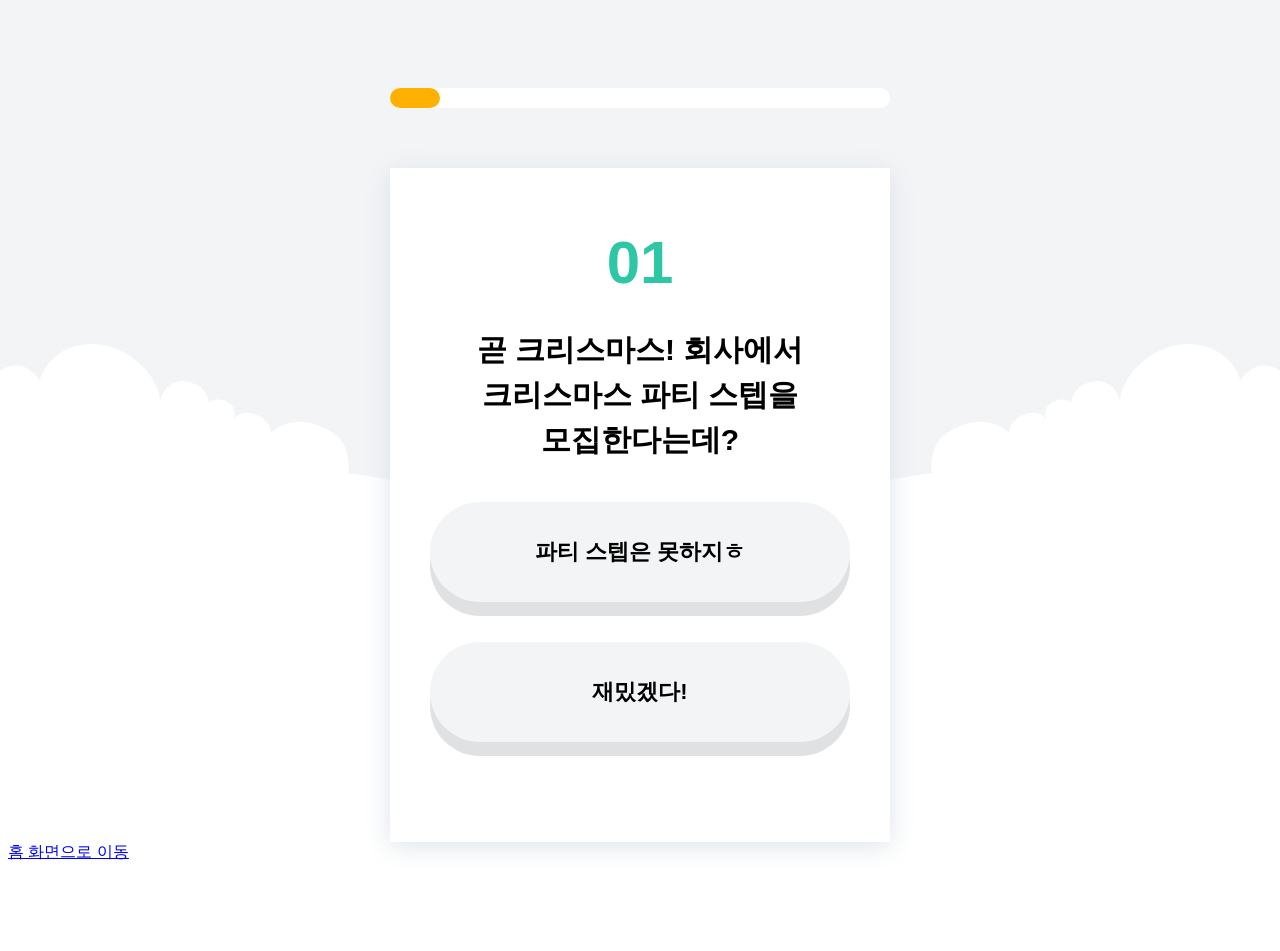
==== question.html @ cf16c46b "feat : 메인과 질문화면 작업" ====
<!DOCTYPE html>
<html lang="ko">
<head>
  <meta charset="UTF-8">
  <meta name="viewport" content="width=device-width, initial-scale=1.0">
  <link rel="stylesheet" href="./css/common.css">
  <link rel="stylesheet" href="./css/question.css">
  <title>Document</title>
</head>
<body>
  <div class="progress">
    <div class="value"></div>
  </div>
  <div class="question-box">
    <div class="number">01</div>
    <div class="question">곧 크리스마스! 회사에서 크리스마스 파티 스텝을 모집한다는데?</div>
    <div class="btn btn-gray choice choice1">파티 스텝은 못하지ㅎ</div>
    <div class="btn btn-gray choice choice2">재밌겠다!</div>
  </div>
  <a href="./index.html">홈 화면으로 이동</a>
</body>
</html>
---- css/common.css ----
body {
  font-family: 'Noto Sans KR', sans-serif;
  background-image: url('../images/main_bg.jpg');
  background-position: top center;
  background-repeat: no-repeat;
  padding-top: 80px;
  padding-bottom: 80px;
  /* 한글 단어 줄바꿈 */
  word-break: keep-all;
}

img {
  display: block;  
}

/* 메인 캐릭터 */
.character {
  width: 100%;
  max-width: 364px;
  margin-left: auto;
  margin-right: auto;
  margin-bottom: 40px;
}

.page-title {
  font-size: 50px;
  font-weight: 800;
  line-height: 1.3;
  color: #13b491;
  text-align: center;
  margin-bottom: 20px;
}

.page-subtitle {
  width: 240px;
  height: 50px;
  border: 5px solid #ffa32d;
  font-size: 24px;
  font-weight: 700;
  color: #ffa32d;
  display: flex;
  justify-content: center;
  align-items: center;
  margin-left: auto;
  margin-right: auto;
  margin-bottom: 20px;
}

.btn {
  max-width: 500px;
  height: 100px;
  font-size: 50px;
  font-weight: 700;
  border-radius: 30px;
  text-decoration: none;
  cursor: pointer;
  display: flex;
  align-items: center;
  justify-content: center;
  margin-left: auto;
  margin-right: auto;
  transition: 0.1s;
}

.btn-orange {
  background-color: #ffa32d;
  color: #fff;
  box-shadow: 0 14px 0 #e66000;
}

/* 버튼의 눌림 효과 주기 */
.btn-orange:active {
  box-shadow: 0 4px 0 #e66000;
}

.btn-green {
  background-color: #32bfa1;
  color: #fff;
  box-shadow: 0 14px 0 #299a82;
}

/* 버튼의 눌림 효과 주기 */
.btn-green:active {
  box-shadow: 0 4px 0 #299a82;
}

.btn-small {
  max-width: 350px;
  height: 70px;
  font-size: 26px;
  margin-bottom: 30px;
}

.btn-gray {
  background-color: #f2f4f6;
  color: #000;
  box-shadow: 0 14px 0 #dfe1e2;
}

/* 버튼의 눌림 효과 주기 */
.btn-gray:active {
  box-shadow: 0 4px 0 #dfe1e2;
}
---- css/question.css ----
body {
  background-image: url('../images/questions_bg.jpg');
  background-position: top center;
  background-repeat: no-repeat;
}

.progress {
  max-width: 500px;
  height: 20px;
  background-color: #fff;
  border-radius: 10px;
  margin-left: auto;
  margin-right: auto;
  margin-bottom: 60px;
}

.progress .value {
  /* 질문 수 만큼 부모크기의 상대 길이를 갖도록 */
  width: 10%;
  height: 20px;
  background-color: #ffb103;
  border-radius: 10px;
  transition: 0.2s;
}

.question-box {
  max-width: 420px;
  background-color: #fff;
  padding-top: 60px;
  padding-bottom: 60px;
  padding-left: 40px;
  padding-right: 40px;
  margin-left: auto;
  margin-right: auto;
  box-shadow: 0 4px 25px #dde2e8;
}

.question-box .number {
  font-size: 60px;
  font-weight: 900;
  color: #2ec7a6;
  margin-bottom: 30px;
  text-align: center;
}

.question-box .question {
  font-size: 30px;
  font-weight: 700;
  line-height: 1.5;
  text-align: center;
  margin-bottom: 40px;
}

.question-box .choice {
  font-size: 22px;
  border-radius: 120px;  
  margin-bottom: 40px;
}
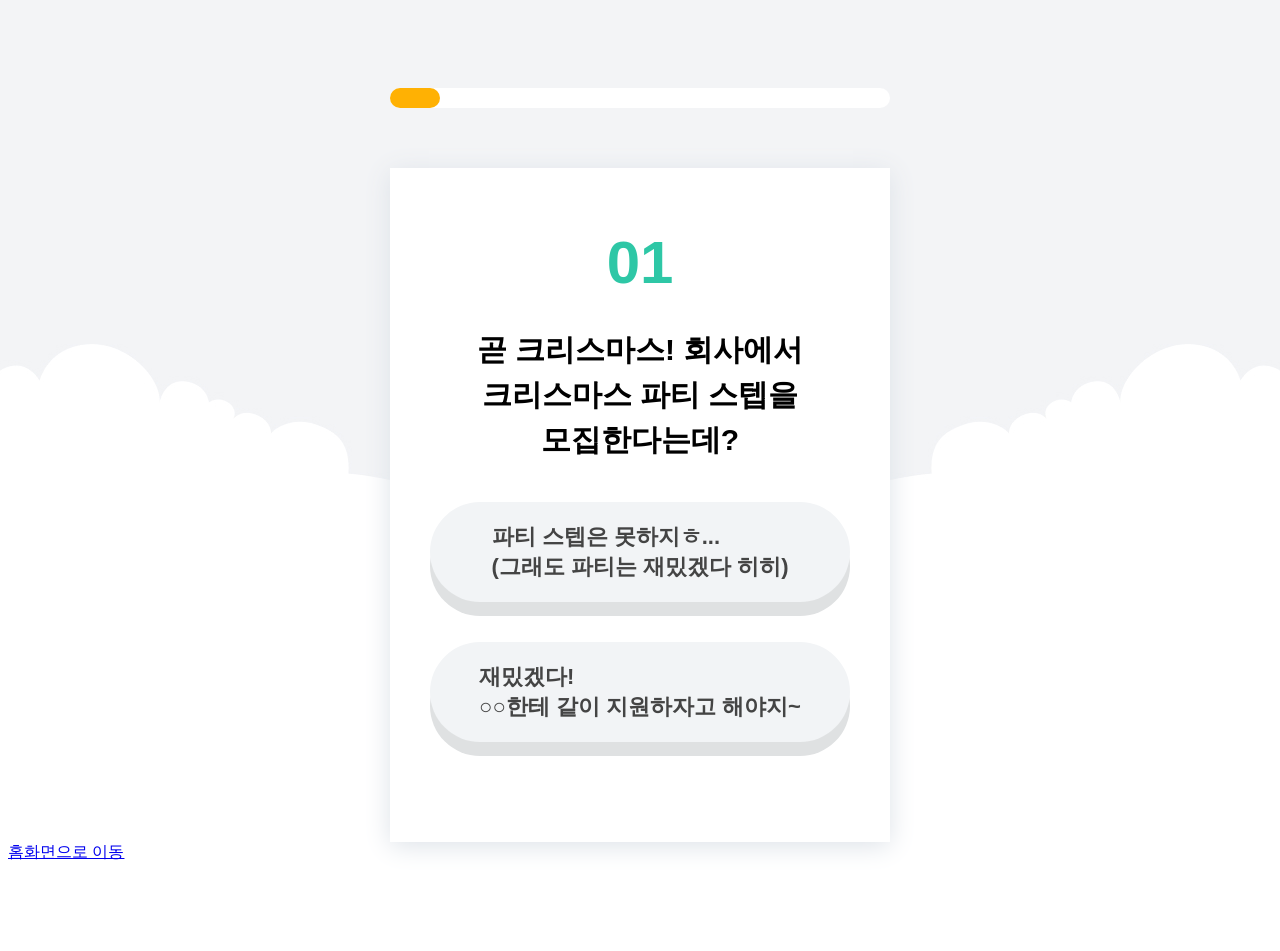
==== commit 57e239aa: "feat : 완료" ====
--- a/question.html
+++ b/question.html
@@ -3,8 +3,9 @@
 <head>
   <meta charset="UTF-8">
   <meta name="viewport" content="width=device-width, initial-scale=1.0">
-  <link rel="stylesheet" href="./css/common.css">
-  <link rel="stylesheet" href="./css/question.css">
+  <link rel="stylesheet" href="./css/common.css"> 
+  <link rel="stylesheet" href="./css/question.css"> 
+  <script type="module" defer src="./js/question.js"></script>
   <title>Document</title>
 </head>
 <body>
@@ -17,6 +18,6 @@
     <div class="btn btn-gray choice choice1">파티 스텝은 못하지ㅎ</div>
     <div class="btn btn-gray choice choice2">재밌겠다!</div>
   </div>
-  <a href="./index.html">홈 화면으로 이동</a>
+  <a href="./index.html">홈화면으로 이동</a>
 </body>
 </html>
--- a/css/common.css
+++ b/css/common.css
@@ -10,7 +10,7 @@
 }
 
 img {
-  display: block;  
+    display: block;
 }
 
 /* 메인 캐릭터 */
@@ -30,7 +30,6 @@
   text-align: center;
   margin-bottom: 20px;
 }
-
 .page-subtitle {
   width: 240px;
   height: 50px;
@@ -38,7 +37,7 @@
   font-size: 24px;
   font-weight: 700;
   color: #ffa32d;
-  display: flex;
+  display: flex;  
   justify-content: center;
   align-items: center;
   margin-left: auto;
@@ -65,12 +64,12 @@
 .btn-orange {
   background-color: #ffa32d;
   color: #fff;
-  box-shadow: 0 14px 0 #e66000;
+  box-shadow: 0 14px 0 #E66000;
 }
 
-/* 버튼의 눌림 효과 주기 */
+/* 버튼에 눌림효과 주기 */
 .btn-orange:active {
-  box-shadow: 0 4px 0 #e66000;
+  box-shadow: 0 4px 0 #E66000;
 }
 
 .btn-green {
@@ -79,9 +78,20 @@
   box-shadow: 0 14px 0 #299a82;
 }
 
-/* 버튼의 눌림 효과 주기 */
+/* 버튼에 눌림효과 주기 */
 .btn-green:active {
   box-shadow: 0 4px 0 #299a82;
+}
+
+.btn-gray {
+  background-color: #f2f4f6;
+  color: #444;
+  box-shadow: 0 14px 0 #dfe1e2;
+}
+
+/* 버튼에 눌림효과 주기 */
+.btn-gray:active {
+  box-shadow: 0 4px 0 #dfe1e2;
 }
 
 .btn-small {
@@ -89,15 +99,4 @@
   height: 70px;
   font-size: 26px;
   margin-bottom: 30px;
-}
-
-.btn-gray {
-  background-color: #f2f4f6;
-  color: #000;
-  box-shadow: 0 14px 0 #dfe1e2;
-}
-
-/* 버튼의 눌림 효과 주기 */
-.btn-gray:active {
-  box-shadow: 0 4px 0 #dfe1e2;
 }
--- a/css/question.css
+++ b/css/question.css
@@ -13,7 +13,6 @@
   margin-right: auto;
   margin-bottom: 60px;
 }
-
 .progress .value {
   /* 질문 수 만큼 부모크기의 상대 길이를 갖도록 */
   width: 10%;
@@ -42,7 +41,6 @@
   margin-bottom: 30px;
   text-align: center;
 }
-
 .question-box .question {
   font-size: 30px;
   font-weight: 700;
@@ -53,6 +51,6 @@
 
 .question-box .choice {
   font-size: 22px;
-  border-radius: 120px;  
+  border-radius: 120px;
   margin-bottom: 40px;
 }
